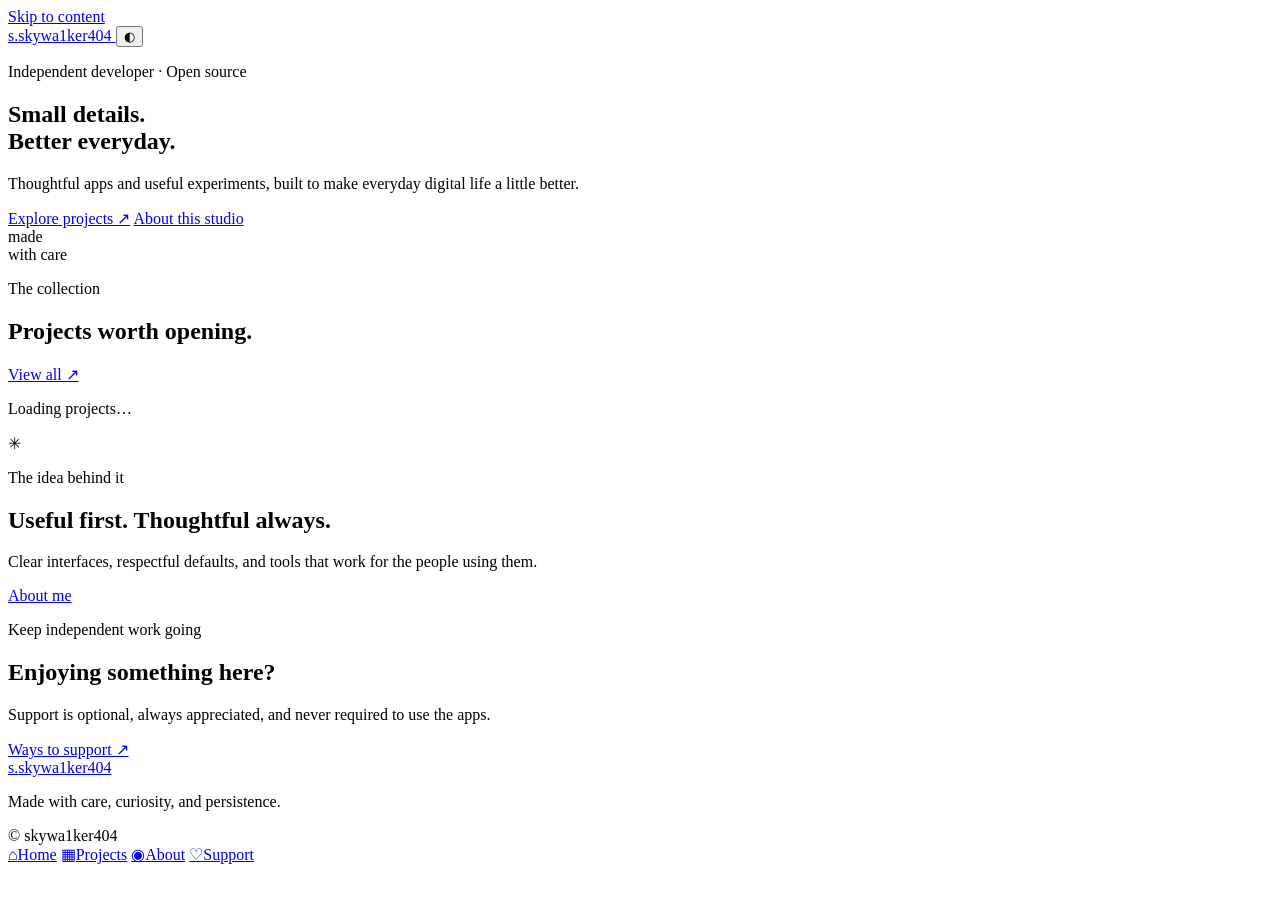
==== index.html @ e563d455 "Create index.html" ====
<!doctype html>
<html lang="en">
<head>
  <meta charset="utf-8">
  <meta name="viewport" content="width=device-width, initial-scale=1, viewport-fit=cover">
  <meta name="theme-color" content="#777C6D">
  <meta name="description" content="Independent apps and experiments by skywa1ker404.">
  <title>skywa1ker404 — Apps made with care</title>
  <link rel="icon" href="assets/favicon.svg" type="image/svg+xml">
  <link rel="stylesheet" href="styles.css">
  <script src="script.js" defer></script>
</head>
<body>
  <a class="skip-link" href="#main">Skip to content</a>

  <header class="site-header">
    <a class="brand" href="index.html">
      <span class="brand-mark">s.</span><span>skywa1ker404</span>
    </a>
    <button class="theme-toggle icon-button" type="button" aria-label="Switch colour theme">
      <span data-theme-icon>◐</span>
    </button>
  </header>

  <main id="main">
    <section class="hero section-wrap">
      <p class="eyebrow"><span class="status-dot"></span> Independent developer · Open source</p>
      <h1>Small details.<br><span class="text-tonal">Better everyday.</span></h1>
      <p class="hero-copy">Thoughtful apps and useful experiments, built to make everyday digital life a little better.</p>
      <div class="hero-actions">
        <a class="button button-filled" href="apps/">Explore projects ↗</a>
        <a class="button button-tonal" href="about/">About this studio</a>
      </div>
      <div class="hero-art" aria-hidden="true">
        <div class="art-orbit orbit-one"></div>
        <div class="art-orbit orbit-two"></div>
        <div class="art-sun"></div>
        <div class="art-leaf leaf-one"></div>
        <div class="art-leaf leaf-two"></div>
        <span class="art-word">made<br>with care</span>
      </div>
    </section>

    <section class="section-wrap section-block">
      <div class="section-heading">
        <div><p class="eyebrow">The collection</p><h2>Projects worth opening.</h2></div>
        <a class="text-link" href="apps/">View all ↗</a>
      </div>
      <div class="project-grid" data-project-grid data-limit="3">
        <p class="loading-note">Loading projects…</p>
      </div>
    </section>

    <section class="feature-band section-wrap">
      <div class="feature-symbol" aria-hidden="true">✳</div>
      <div>
        <p class="eyebrow">The idea behind it</p>
        <h2>Useful first. Thoughtful always.</h2>
        <p>Clear interfaces, respectful defaults, and tools that work for the people using them.</p>
      </div>
      <a class="button button-tonal" href="about/">About me</a>
    </section>

    <section class="support-strip section-wrap">
      <div>
        <p class="eyebrow">Keep independent work going</p>
        <h2>Enjoying something here?</h2>
        <p>Support is optional, always appreciated, and never required to use the apps.</p>
      </div>
      <a class="button button-filled" href="support/">Ways to support ↗</a>
    </section>
  </main>

  <footer class="site-footer section-wrap">
    <a class="brand footer-brand" href="index.html">
      <span class="brand-mark">s.</span><span>skywa1ker404</span>
    </a>
    <p>Made with care, curiosity, and persistence.</p>
    <span>© <span data-year></span> skywa1ker404</span>
  </footer>

  <nav class="bottom-nav" aria-label="Main navigation" data-bottom-nav>
    <a class="nav-item is-active" href="index.html" data-nav-link><span class="nav-icon">⌂</span><span class="nav-label">Home</span></a>
    <a class="nav-item" href="apps/" data-nav-link><span class="nav-icon">▦</span><span class="nav-label">Projects</span></a>
    <a class="nav-item" href="about/" data-nav-link><span class="nav-icon">◉</span><span class="nav-label">About</span></a>
    <a class="nav-item" href="support/" data-nav-link><span class="nav-icon">♡</span><span class="nav-label">Support</span></a>
  </nav>
</body>
</html>
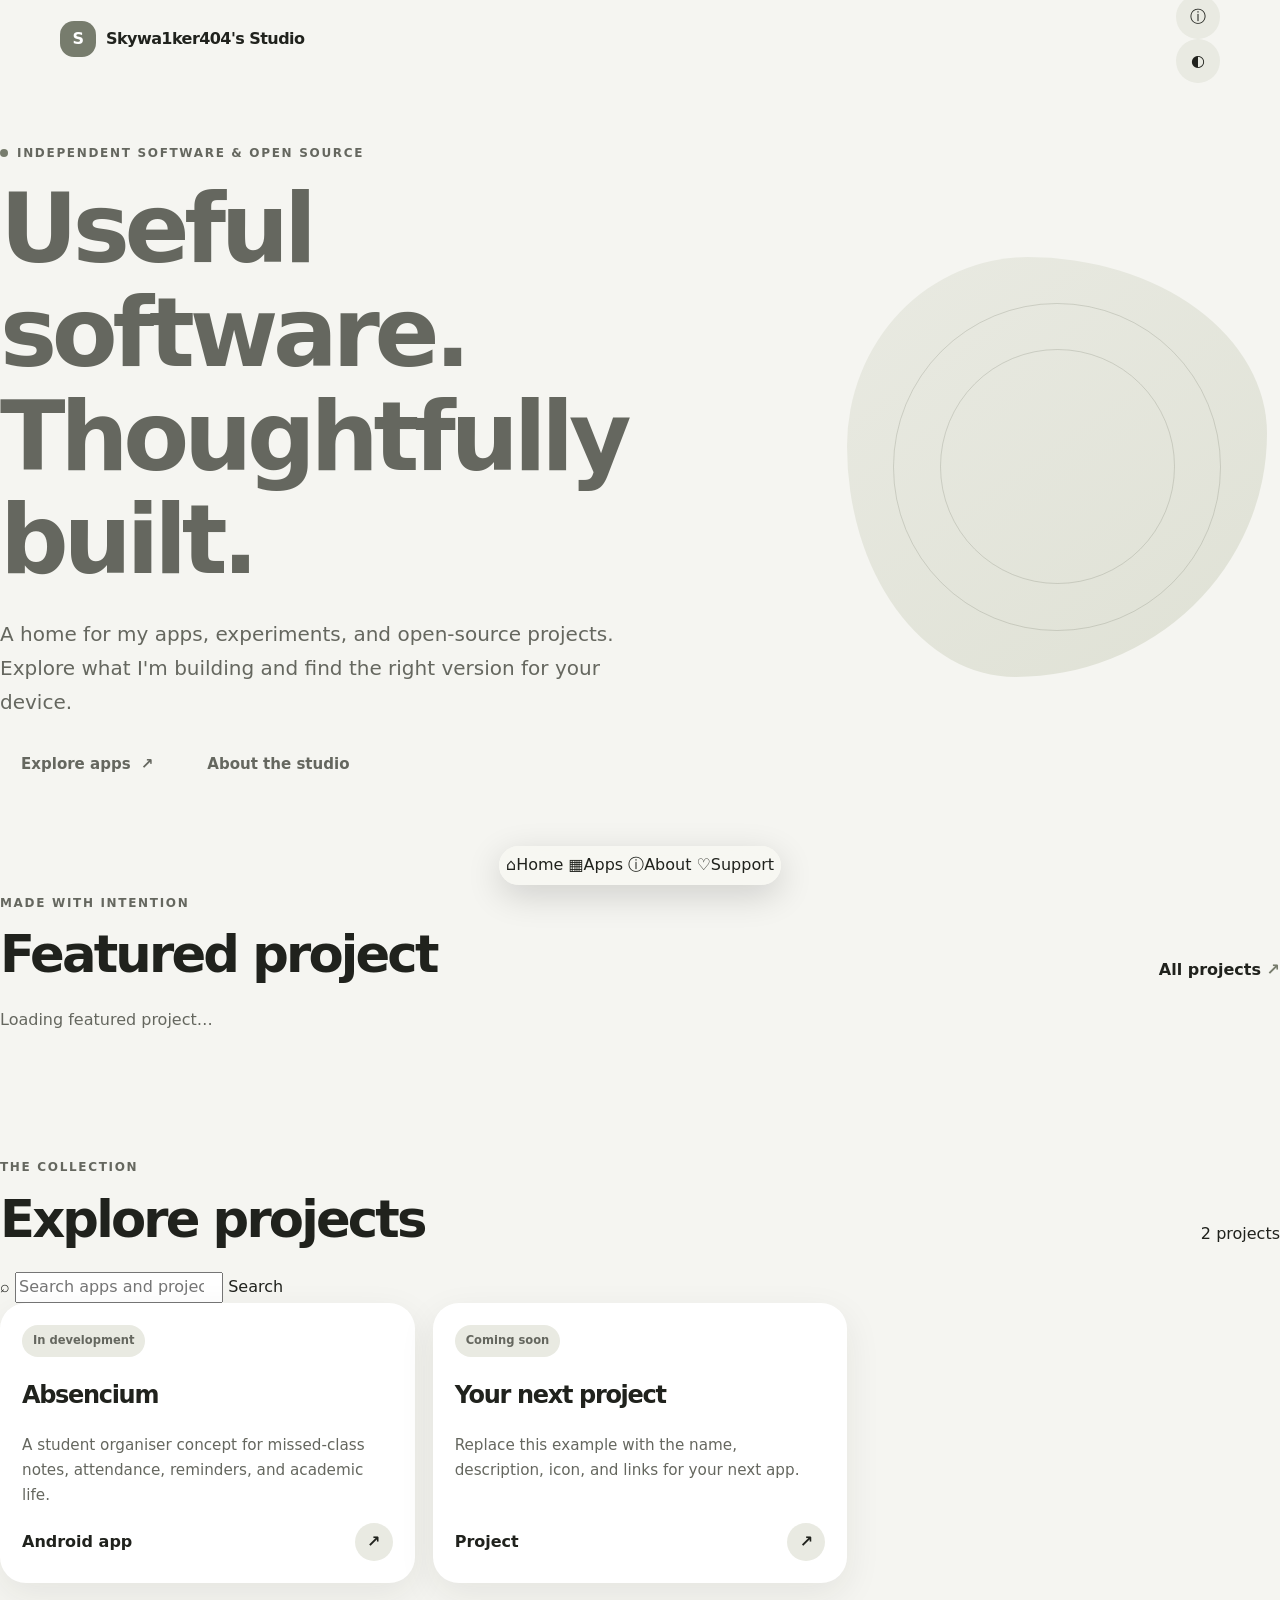
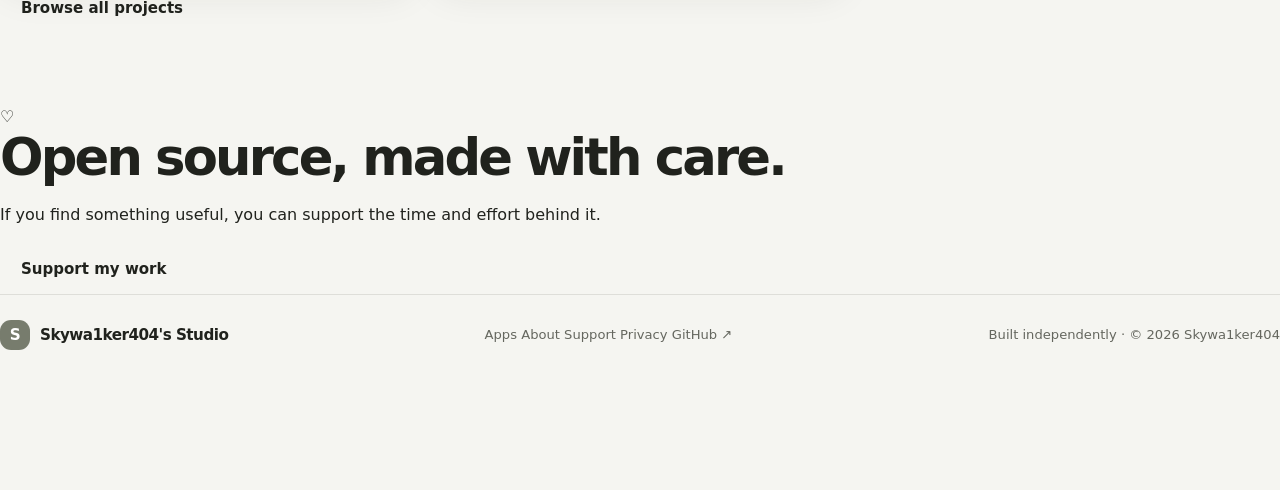
==== commit 28ee6deb: "Update index.html" ====
--- a/index.html
+++ b/index.html
@@ -1,90 +1,119 @@
 
 <!doctype html>
-<html lang="en">
+<html lang="en" data-theme="light">
 <head>
   <meta charset="utf-8">
-  <meta name="viewport" content="width=device-width, initial-scale=1, viewport-fit=cover">
+  <meta name="viewport" content="width=device-width, initial-scale=1">
   <meta name="theme-color" content="#777C6D">
-  <meta name="description" content="Independent apps and experiments by skywa1ker404.">
-  <title>skywa1ker404 — Apps made with care</title>
+  <meta name="description" content="Explore applications and open-source projects by Skywa1ker404.">
+  <title>Skywa1ker404's Studio</title>
   <link rel="icon" href="assets/favicon.svg" type="image/svg+xml">
   <link rel="stylesheet" href="styles.css">
   <script src="script.js" defer></script>
 </head>
 <body>
-  <a class="skip-link" href="#main">Skip to content</a>
-
   <header class="site-header">
-    <a class="brand" href="index.html">
-      <span class="brand-mark">s.</span><span>skywa1ker404</span>
+    <a class="brand" href="./">
+      <span class="brand-mark" aria-hidden="true">S</span>
+      <span>Skywa1ker404<span class="brand-muted">'s Studio</span></span>
     </a>
-    <button class="theme-toggle icon-button" type="button" aria-label="Switch colour theme">
-      <span data-theme-icon>◐</span>
-    </button>
+    <div class="header-actions">
+      <a class="icon-button" href="about/" aria-label="About">ⓘ</a>
+      <button class="icon-button theme-toggle" type="button" aria-label="Switch theme">
+        <span data-theme-icon>◐</span>
+      </button>
+    </div>
   </header>
 
-  <main id="main">
-    <section class="hero section-wrap">
-      <p class="eyebrow"><span class="status-dot"></span> Independent developer · Open source</p>
-      <h1>Small details.<br><span class="text-tonal">Better everyday.</span></h1>
-      <p class="hero-copy">Thoughtful apps and useful experiments, built to make everyday digital life a little better.</p>
-      <div class="hero-actions">
-        <a class="button button-filled" href="apps/">Explore projects ↗</a>
-        <a class="button button-tonal" href="about/">About this studio</a>
+  <main>
+    <section class="hero container">
+      <div class="hero-copy">
+        <span class="eyebrow"><span class="status-dot"></span> Independent software & open source</span>
+        <h1>Useful software.<br><span class="text-accent">Thoughtfully built.</span></h1>
+        <p class="hero-description">
+          A home for my apps, experiments, and open-source projects.
+          Explore what I'm building and find the right version for your device.
+        </p>
+        <div class="hero-actions">
+          <a class="button button-primary" href="apps/">
+            Explore apps <span aria-hidden="true">↗</span>
+          </a>
+          <a class="button button-soft" href="about/">About the studio</a>
+        </div>
       </div>
       <div class="hero-art" aria-hidden="true">
         <div class="art-orbit orbit-one"></div>
         <div class="art-orbit orbit-two"></div>
-        <div class="art-sun"></div>
-        <div class="art-leaf leaf-one"></div>
-        <div class="art-leaf leaf-two"></div>
-        <span class="art-word">made<br>with care</span>
+        <div class="art-tile tile-back">✳</div>
+        <div class="art-tile tile-front"><span>S</span></div>
+        <div class="art-dot"></div>
       </div>
     </section>
 
-    <section class="section-wrap section-block">
+    <section class="container section-block" id="featured">
       <div class="section-heading">
-        <div><p class="eyebrow">The collection</p><h2>Projects worth opening.</h2></div>
-        <a class="text-link" href="apps/">View all ↗</a>
+        <div>
+          <span class="eyebrow">Made with intention</span>
+          <h2>Featured project</h2>
+        </div>
+        <a class="text-link" href="apps/">All projects <span>↗</span></a>
       </div>
-      <div class="project-grid" data-project-grid data-limit="3">
-        <p class="loading-note">Loading projects…</p>
+      <div class="featured-slot" data-featured-project>
+        <p class="loading-note">Loading featured project…</p>
       </div>
     </section>
 
-    <section class="feature-band section-wrap">
-      <div class="feature-symbol" aria-hidden="true">✳</div>
-      <div>
-        <p class="eyebrow">The idea behind it</p>
-        <h2>Useful first. Thoughtful always.</h2>
-        <p>Clear interfaces, respectful defaults, and tools that work for the people using them.</p>
+    <section class="container section-block" id="projects">
+      <div class="section-heading">
+        <div>
+          <span class="eyebrow">The collection</span>
+          <h2>Explore projects</h2>
+        </div>
+        <span class="muted-text" data-result-count></span>
       </div>
-      <a class="button button-tonal" href="about/">About me</a>
+      <label class="search-box">
+        <span aria-hidden="true">⌕</span>
+        <input type="search" data-project-search placeholder="Search apps and projects…" autocomplete="off">
+        <span class="search-hint">Search</span>
+      </label>
+      <div class="project-grid" data-project-grid data-limit="6">
+        <p class="loading-note">Loading projects…</p>
+      </div>
+      <div class="section-end">
+        <a class="button button-soft" href="apps/">Browse all projects</a>
+      </div>
     </section>
 
-    <section class="support-strip section-wrap">
-      <div>
-        <p class="eyebrow">Keep independent work going</p>
-        <h2>Enjoying something here?</h2>
-        <p>Support is optional, always appreciated, and never required to use the apps.</p>
+    <section class="container support-banner">
+      <div class="support-symbol" aria-hidden="true">♡</div>
+      <div class="support-banner-copy">
+        <h2>Open source, made with care.</h2>
+        <p>If you find something useful, you can support the time and effort behind it.</p>
       </div>
-      <a class="button button-filled" href="support/">Ways to support ↗</a>
+      <a class="button button-primary" href="support/">Support my work</a>
     </section>
   </main>
 
-  <footer class="site-footer section-wrap">
-    <a class="brand footer-brand" href="index.html">
-      <span class="brand-mark">s.</span><span>skywa1ker404</span>
+  <footer class="site-footer container">
+    <a class="brand footer-brand" href="./">
+      <span class="brand-mark" aria-hidden="true">S</span>
+      <span>Skywa1ker404's Studio</span>
     </a>
-    <p>Made with care, curiosity, and persistence.</p>
-    <span>© <span data-year></span> skywa1ker404</span>
+    <div class="footer-links">
+      <a href="apps/">Apps</a>
+      <a href="about/">About</a>
+      <a href="support/">Support</a>
+      <a href="privacy/">Privacy</a>
+      <a href="https://github.com/skywa1ker404" target="_blank" rel="noopener noreferrer">GitHub ↗</a>
+    </div>
+    <p class="footer-note">Built independently · © <span data-year></span> Skywa1ker404</p>
   </footer>
 
-  <nav class="bottom-nav" aria-label="Main navigation" data-bottom-nav>
-    <a class="nav-item is-active" href="index.html" data-nav-link><span class="nav-icon">⌂</span><span class="nav-label">Home</span></a>
-    <a class="nav-item" href="apps/" data-nav-link><span class="nav-icon">▦</span><span class="nav-label">Projects</span></a>
-    <a class="nav-item" href="about/" data-nav-link><span class="nav-icon">◉</span><span class="nav-label">About</span></a>
-    <a class="nav-item" href="support/" data-nav-link><span class="nav-icon">♡</span><span class="nav-label">Support</span></a>
+  <nav class="bottom-nav" data-bottom-nav aria-label="Main navigation">
+    <a data-nav-link href="./"><span aria-hidden="true">⌂</span><span class="nav-label">Home</span></a>
+    <a data-nav-link href="apps/"><span aria-hidden="true">▦</span><span class="nav-label">Apps</span></a>
+    <a data-nav-link href="about/"><span aria-hidden="true">ⓘ</span><span class="nav-label">About</span></a>
+    <a data-nav-link href="support/"><span aria-hidden="true">♡</span><span class="nav-label">Support</span></a>
   </nav>
 </body>
 </html>
--- a/styles.css
+++ b/styles.css
@@ -0,0 +1,449 @@
+
+:root {
+  color-scheme: light;
+  --sage: #777C6D;
+  --sage-soft: #B7B89F;
+  --stone: #CBCBCB;
+  --mist: #EEEEEE;
+  --bg: #F5F5F1;
+  --surface: #FFFFFF;
+  --surface-2: #E9EAE2;
+  --surface-3: #DFE1D5;
+  --text: #20221D;
+  --muted: #65675F;
+  --primary: #59604F;
+  --on-primary: #FFFFFF;
+  --nav-bg: rgba(247,247,242,.88);
+  --shadow: 0 12px 36px rgba(35,38,29,.08);
+  --radius-xl: 34px;
+  --radius-lg: 26px;
+  --content: 1160px;
+  --ease: cubic-bezier(.2,.75,.25,1);
+}
+
+:root[data-theme="dark"] {
+  color-scheme: dark;
+  --bg: #171914;
+  --surface: #22251E;
+  --surface-2: #2D3127;
+  --surface-3: #3A3F32;
+  --text: #F0F0E8;
+  --muted: #B9BBAF;
+  --primary: #C5C9B2;
+  --on-primary: #20231B;
+  --nav-bg: rgba(31,34,27,.88);
+  --shadow: 0 14px 38px rgba(0,0,0,.22);
+}
+
+* { box-sizing: border-box; }
+html { scroll-behavior: smooth; scroll-padding-top: 90px; }
+body {
+  margin: 0;
+  min-width: 280px;
+  padding-bottom: calc(105px + env(safe-area-inset-bottom));
+  background: var(--bg);
+  color: var(--text);
+  font-family: Inter, ui-sans-serif, system-ui, -apple-system,
+    BlinkMacSystemFont, "Segoe UI", sans-serif;
+  line-height: 1.55;
+  transition: background .3s var(--ease), color .3s var(--ease);
+}
+a { color: inherit; text-decoration: none; }
+button, input { font: inherit; }
+a:focus-visible, button:focus-visible, input:focus-visible {
+  outline: 3px solid var(--sage-soft);
+  outline-offset: 4px;
+}
+.skip-link {
+  position: fixed;
+  z-index: 100;
+  top: 10px;
+  left: 10px;
+  padding: 12px 18px;
+  border-radius: 16px;
+  background: var(--surface);
+  transform: translateY(-160%);
+}
+.skip-link:focus { transform: translateY(0); }
+
+.site-header {
+  height: 78px;
+  width: min(100% - 48px, var(--content));
+  margin: auto;
+  display: flex;
+  align-items: center;
+  justify-content: space-between;
+}
+.brand {
+  display: inline-flex;
+  align-items: center;
+  gap: 10px;
+  font-weight: 750;
+  letter-spacing: -.035em;
+}
+.brand-mark {
+  width: 36px;
+  height: 36px;
+  display: grid;
+  place-items: center;
+  border-radius: 14px;
+  background: var(--sage);
+  color: white;
+  font-weight: 800;
+}
+.icon-button {
+  border: 0;
+  width: 44px;
+  height: 44px;
+  border-radius: 50%;
+  display: grid;
+  place-items: center;
+  background: var(--surface-2);
+  color: var(--text);
+  cursor: pointer;
+}
+.section-wrap { width: min(100% - 48px, var(--content)); margin-inline: auto; }
+.eyebrow {
+  margin: 0 0 15px;
+  display: flex;
+  align-items: center;
+  gap: 9px;
+  color: var(--muted);
+  font-size: .75rem;
+  font-weight: 750;
+  letter-spacing: .14em;
+  text-transform: uppercase;
+}
+.status-dot { width: 8px; height: 8px; display: inline-block; border-radius: 50%; background: var(--sage); }
+h1, h2, h3 { margin-top: 0; letter-spacing: -.055em; line-height: 1.08; }
+h1 { font-size: clamp(3.2rem, 7.5vw, 6.8rem); font-weight: 780; margin-bottom: 24px; }
+h2 { font-size: clamp(2rem, 4vw, 3.2rem); font-weight: 740; margin-bottom: 18px; }
+h3 { font-size: 1.3rem; margin-bottom: 9px; }
+.text-tonal { color: var(--sage); }
+.hero-copy, .page-intro {
+  max-width: 650px;
+  color: var(--muted);
+  font-size: clamp(1.05rem, 1.7vw, 1.25rem);
+  line-height: 1.7;
+}
+.hero {
+  min-height: 530px;
+  padding-block: 65px;
+  position: relative;
+  display: flex;
+  flex-direction: column;
+  align-items: flex-start;
+  justify-content: center;
+  overflow: hidden;
+}
+.hero-actions { display: flex; gap: 12px; flex-wrap: wrap; margin-top: 18px; position: relative; z-index: 2; }
+.button {
+  min-height: 50px;
+  padding: 13px 21px;
+  border-radius: 999px;
+  display: inline-flex;
+  align-items: center;
+  justify-content: center;
+  gap: 10px;
+  font-size: .94rem;
+  font-weight: 700;
+  transition: transform .22s var(--ease), background .22s var(--ease);
+}
+.button:hover { transform: translateY(-2px); }
+.button:active { transform: scale(.97); }
+.button-filled { background: var(--primary); color: var(--on-primary); }
+.button-tonal { background: var(--surface-2); color: var(--text); }
+
+.hero-art {
+  position: absolute;
+  right: 1%;
+  top: 50%;
+  width: min(40%, 420px);
+  aspect-ratio: 1;
+  transform: translateY(-50%);
+  border-radius: 43% 57% 60% 40% / 45% 42% 58% 55%;
+  background: linear-gradient(145deg, var(--surface-2), var(--surface-3));
+  overflow: hidden;
+  animation: art-float 8s ease-in-out infinite;
+}
+.art-orbit {
+  position: absolute;
+  width: 78%;
+  aspect-ratio: 1;
+  left: 11%;
+  top: 11%;
+  border: 1px solid color-mix(in srgb, var(--sage) 25%, transparent);
+  border-radius: 50%;
+}
+.orbit-two { width: 56%; left: 22%; top: 22%; }
+.art-sun {
+  position: absolute;
+  width: 36%;
+  aspect-ratio: 1;
+  top: 20%;
+  left: 32%;
+  border-radius: 50%;
+  background: var(--sage-soft);
+  box-shadow: 0 0 0 20px color-mix(in srgb, var(--sage-soft) 18%, transparent);
+}
+.art-leaf {
+  position: absolute;
+  width: 25%;
+  height: 46%;
+  top: 42%;
+  left: 26%;
+  border-radius: 100% 0 100% 0;
+  background: var(--sage);
+  transform: rotate(-28deg);
+}
+.leaf-two { left: 49%; top: 44%; background: var(--sage-soft); transform: rotate(35deg) scale(.8); }
+.art-word {
+  position: absolute;
+  right: 13%;
+  bottom: 13%;
+  font-size: clamp(.9rem, 2vw, 1.3rem);
+  font-weight: 800;
+  line-height: 1.02;
+  text-align: right;
+}
+@keyframes art-float {
+  0%, 100% { border-radius: 43% 57% 60% 40% / 45% 42% 58% 55%; transform: translateY(-50%); }
+  50% { border-radius: 52% 48% 42% 58% / 50% 58% 42% 50%; transform: translateY(calc(-50% - 8px)); }
+}
+
+.section-block { padding-block: 38px 72px; }
+.section-heading { display: flex; justify-content: space-between; align-items: end; gap: 20px; margin-bottom: 25px; }
+.section-heading h2 { margin: 0; }
+.text-link { font-weight: 750; white-space: nowrap; }
+.text-link span { color: var(--sage); }
+
+.project-grid { display: grid; grid-template-columns: repeat(3, minmax(0, 1fr)); gap: 18px; }
+.project-card {
+  min-width: 0;
+  min-height: 260px;
+  padding: 22px;
+  display: flex;
+  flex-direction: column;
+  background: var(--surface);
+  border-radius: var(--radius-lg);
+  box-shadow: var(--shadow);
+  animation: rise-in .45s var(--ease) both;
+  transition: transform .25s var(--ease), background .25s var(--ease);
+}
+.project-card:hover { transform: translateY(-5px); }
+.project-card:active { transform: scale(.985); }
+.project-card-top { display: flex; justify-content: space-between; align-items: start; gap: 12px; margin-bottom: 26px; }
+.project-icon {
+  width: 58px;
+  height: 58px;
+  border-radius: 21px;
+  background: var(--surface-2);
+  object-fit: cover;
+  display: grid;
+  place-items: center;
+  font-size: 1.6rem;
+  font-weight: 800;
+  color: var(--sage);
+}
+.project-status { padding: 7px 11px; border-radius: 999px; background: var(--surface-2); color: var(--muted); font-size: .72rem; font-weight: 750; }
+.project-card h3 { font-size: 1.5rem; }
+.project-card p { color: var(--muted); font-size: .95rem; line-height: 1.65; }
+.project-card-bottom { margin-top: auto; display: flex; align-items: center; justify-content: space-between; gap: 12px; font-weight: 750; }
+.arrow-bubble { width: 38px; height: 38px; flex-shrink: 0; display: grid; place-items: center; border-radius: 50%; background: var(--surface-2); }
+.loading-note { color: var(--muted); grid-column: 1 / -1; }
+
+.feature-band {
+  margin-bottom: 74px;
+  padding: clamp(24px, 5vw, 54px);
+  border-radius: var(--radius-xl);
+  background: var(--surface-2);
+  display: grid;
+  grid-template-columns: auto 1fr auto;
+  align-items: center;
+  gap: 24px;
+}
+.feature-symbol { width: 66px; height: 66px; display: grid; place-items: center; border-radius: 23px; background: var(--sage); color: white; font-size: 2rem; }
+.feature-band h2 { font-size: clamp(1.7rem, 3vw, 2.6rem); }
+.feature-band p:not(.eyebrow), .support-strip p:not(.eyebrow) { color: var(--muted); }
+.feature-band p:not(.eyebrow) { margin-bottom: 0; }
+.support-strip { display: flex; justify-content: space-between; align-items: center; gap: 24px; padding-block: 30px 75px; }
+.support-strip h2 { font-size: clamp(1.8rem, 3vw, 2.6rem); margin-bottom: 9px; }
+.support-strip p:not(.eyebrow) { margin-bottom: 0; }
+
+.site-footer {
+  border-top: 1px solid color-mix(in srgb, var(--muted) 16%, transparent);
+  padding-block: 25px 35px;
+  display: flex;
+  align-items: center;
+  justify-content: space-between;
+  gap: 16px;
+  color: var(--muted);
+  font-size: .82rem;
+}
+.site-footer p { margin: 0; }
+.footer-brand { color: var(--text); font-size: .95rem; }
+.footer-brand .brand-mark { width: 30px; height: 30px; border-radius: 11px; }
+
+.bottom-nav {
+  position: fixed;
+  z-index: 20;
+  left: 50%;
+  bottom: calc(15px + env(safe-area-inset-bottom));
+  transform: translateX(-50%);
+  display: flex;
+  align-items: center;
+  justify-content: center;
+  gap: 5px;
+  max-width: calc(100vw - 24px);
+  padding: 7px;
+  border-radius: 999px;
+  background: var(--nav-bg);
+  backdrop-filter: blur(22px) saturate(1.3);
+  -webkit-backdrop-filter: blur(22px) saturate(1.3);
+  box-shadow: 0 10px 35px rgba(0,0,0,.16);
+  transition: padding .32s var(--ease), gap .32s var(--ease), transform .32s var(--ease);
+}
+.nav-item {
+  min-width: 48px;
+  min-height: 48px;
+  padding-inline: 15px;
+  border-radius: 999px;
+  display: flex;
+  align-items: center;
+  justify-content: center;
+  gap: 9px;
+  color: var(--muted);
+  font-size: .87rem;
+  font-weight: 700;
+  white-space: nowrap;
+  transition: background .25s var(--ease), color .25s var(--ease), padding .3s var(--ease), min-width .3s var(--ease);
+}
+.nav-item:hover, .nav-item.is-active { background: var(--surface-2); color: var(--text); }
+.nav-icon { min-width: 18px; font-size: 1.25rem; line-height: 1; text-align: center; }
+.nav-label { max-width: 90px; overflow: hidden; opacity: 1; transition: max-width .25s var(--ease), opacity .2s ease; }
+.bottom-nav.is-compact { gap: 2px; padding: 6px; }
+.bottom-nav.is-compact .nav-item { min-width: 45px; padding-inline: 13px; }
+.bottom-nav.is-compact .nav-label { max-width: 0; opacity: 0; }
+
+.page-main { min-height: 60vh; padding-block: 52px 75px; }
+.page-title { font-size: clamp(3rem, 7vw, 5.5rem); margin-bottom: 20px; }
+.page-intro { max-width: 760px; margin-bottom: 35px; }
+.project-toolbar { display: flex; align-items: center; justify-content: space-between; gap: 16px; margin-bottom: 22px; }
+.search-field { width: min(100%, 400px); min-height: 48px; padding-inline: 18px; display: flex; align-items: center; gap: 10px; border-radius: 999px; background: var(--surface-2); }
+.search-field input { width: 100%; min-width: 0; border: 0; outline: 0; background: transparent; color: var(--text); }
+.search-field input:focus-visible { outline: none; }
+.result-count { color: var(--muted); font-size: .85rem; }
+.empty-state { padding: 45px 20px; text-align: center; color: var(--muted); }
+.empty-state[hidden] { display: none; }
+.sr-only { position: absolute; width: 1px; height: 1px; padding: 0; margin: -1px; overflow: hidden; clip: rect(0,0,0,0); white-space: nowrap; }
+
+.text-page { max-width: 900px; }
+.prose-card, .support-card {
+  margin-top: 28px;
+  padding: clamp(24px, 5vw, 44px);
+  border-radius: var(--radius-xl);
+  background: var(--surface);
+  box-shadow: var(--shadow);
+}
+.prose-card h2 { margin-top: 28px; font-size: 1.6rem; }
+.prose-card h2:first-child { margin-top: 0; }
+.prose-card p, .prose-card li, .support-card p { color: var(--muted); line-height: 1.8; }
+.prose-card ul { padding-left: 22px; }
+.support-card { display: grid; grid-template-columns: auto 1fr; align-items: start; gap: 24px; background: var(--surface-2); }
+.support-heart { width: 64px; height: 64px; display: grid; place-items: center; border-radius: 22px; background: var(--sage); color: white; font-size: 2rem; }
+.support-card h2 { font-size: 2rem; }
+.support-card p { max-width: 650px; }
+
+.app-hero { display: grid; grid-template-columns: auto 1fr; align-items: start; gap: 28px; padding-block: 32px 55px; }
+.app-icon-placeholder { width: 112px; height: 112px; display: grid; place-items: center; border-radius: 34px; background: var(--sage); color: white; font-size: 4rem; font-weight: 800; box-shadow: var(--shadow); }
+.app-hero .page-title { font-size: clamp(3rem, 6vw, 5rem); }
+.app-hero .page-intro { margin-bottom: 16px; }
+.back-link { display: inline-flex; margin-bottom: 22px; color: var(--muted); font-weight: 700; }
+.status-line { display: flex; align-items: center; gap: 9px; margin-top: 20px; color: var(--muted); font-size: .86rem; }
+.detail-section { padding-block: 35px 50px; }
+.feature-grid { display: grid; grid-template-columns: repeat(3, minmax(0,1fr)); gap: 15px; }
+.feature-card { min-height: 190px; padding: 24px; border-radius: var(--radius-lg); background: var(--surface); box-shadow: var(--shadow); }
+.feature-emoji { width: 42px; height: 42px; display: grid; place-items: center; margin-bottom: 18px; border-radius: 15px; background: var(--surface-2); color: var(--sage); font-size: 1.3rem; }
+.feature-card p { margin-bottom: 0; color: var(--muted); font-size: .92rem; line-height: 1.7; }
+.link-list { padding-inline: 22px; border-radius: var(--radius-lg); background: var(--surface); box-shadow: var(--shadow); }
+.link-list a { display: flex; justify-content: space-between; align-items: center; gap: 18px; padding-block: 20px; }
+.link-list a + a { border-top: 1px solid color-mix(in srgb, var(--muted) 14%, transparent); }
+.link-list strong, .link-list small { display: block; }
+.link-list small, .fine-print { color: var(--muted); }
+.link-list small { margin-top: 4px; }
+.fine-print { margin-top: 18px; font-size: .82rem; }
+
+@keyframes rise-in { from { opacity: 0; transform: translateY(12px); } to { opacity: 1; transform: translateY(0); } }
+
+@media (min-width: 1500px) {
+  :root { --content: 1280px; }
+  .hero { min-height: 600px; }
+  .project-grid { gap: 24px; }
+  .project-card { padding: 28px; }
+}
+@media (max-width: 900px) {
+  .hero-art { right: -5%; width: 36%; opacity: .72; }
+  .hero { min-height: 490px; }
+  .project-grid { grid-template-columns: repeat(2, minmax(0,1fr)); }
+  .feature-band { grid-template-columns: auto 1fr; }
+  .feature-band > .button { grid-column: 2; justify-self: start; }
+  .feature-grid { grid-template-columns: repeat(2, minmax(0,1fr)); }
+  .site-footer { flex-wrap: wrap; }
+  .site-footer p { order: 3; width: 100%; }
+}
+@media (max-width: 620px) {
+  .section-wrap { width: min(100% - 32px, var(--content)); }
+  .site-header { height: 68px; }
+  .hero { min-height: 550px; padding-block: 48px 58px; justify-content: flex-start; }
+  .hero h1 { font-size: clamp(3.1rem, 14vw, 5rem); }
+  .hero-art { width: 190px; right: -18px; top: auto; bottom: 0; transform: none; opacity: .75; }
+  .hero-copy { max-width: 92%; font-size: 1rem; }
+  .hero-actions { gap: 9px; }
+  .button { min-height: 47px; padding: 12px 17px; font-size: .88rem; }
+  .section-block { padding-block: 20px 50px; }
+  .section-heading { align-items: start; }
+  .section-heading h2 { font-size: 2rem; }
+  .project-grid { grid-template-columns: 1fr; gap: 13px; }
+  .project-card { min-height: 220px; padding: 21px; }
+  .feature-band { grid-template-columns: 1fr; gap: 18px; margin-bottom: 48px; border-radius: 28px; }
+  .feature-band > .button { grid-column: auto; }
+  .feature-symbol { width: 55px; height: 55px; }
+  .support-strip { align-items: flex-start; flex-direction: column; padding-bottom: 50px; }
+  .site-footer { padding-bottom: 30px; }
+  .bottom-nav { bottom: calc(10px + env(safe-area-inset-bottom)); gap: 1px; padding: 6px; max-width: calc(100vw - 18px); }
+  .nav-item { min-width: 43px; padding-inline: 11px; gap: 7px; }
+  .nav-label { font-size: .8rem; }
+  .bottom-nav.is-compact .nav-item { min-width: 43px; padding-inline: 12px; }
+  .page-main { padding-block: 36px 50px; }
+  .page-title { font-size: clamp(3rem, 14vw, 4.5rem); }
+  .page-intro { font-size: 1rem; }
+  .project-toolbar { align-items: flex-start; flex-direction: column; }
+  .search-field { width: 100%; }
+  .support-card { grid-template-columns: 1fr; gap: 16px; }
+  .app-hero { grid-template-columns: 1fr; gap: 20px; padding-top: 20px; }
+  .app-icon-placeholder { width: 84px; height: 84px; border-radius: 26px; font-size: 3rem; }
+  .app-hero .page-title { font-size: 3.2rem; }
+  .feature-grid { grid-template-columns: 1fr; }
+  .feature-card { min-height: 0; }
+  .prose-card, .support-card { border-radius: 27px; }
+}
+@media (hover: none) {
+  .project-card:hover, .button:hover { transform: none; }
+}
+@media (prefers-reduced-motion: reduce) {
+  *, *::before, *::after {
+    scroll-behavior: auto !important;
+    animation-duration: .01ms !important;
+    animation-iteration-count: 1 !important;
+    transition-duration: .01ms !important;
+  }
+}
+@supports (padding: max(0px)) {
+  body { padding-bottom: calc(105px + max(env(safe-area-inset-bottom), 0px)); }
+}
+@view-transition { navigation: auto; }
+::view-transition-old(root) { animation: fade-out .12s ease both; }
+::view-transition-new(root) { animation: fade-in .2s ease both; }
+@keyframes fade-out { to { opacity: 0; } }
+@keyframes fade-in { from { opacity: 0; } to { opacity: 1; } }
+ 
